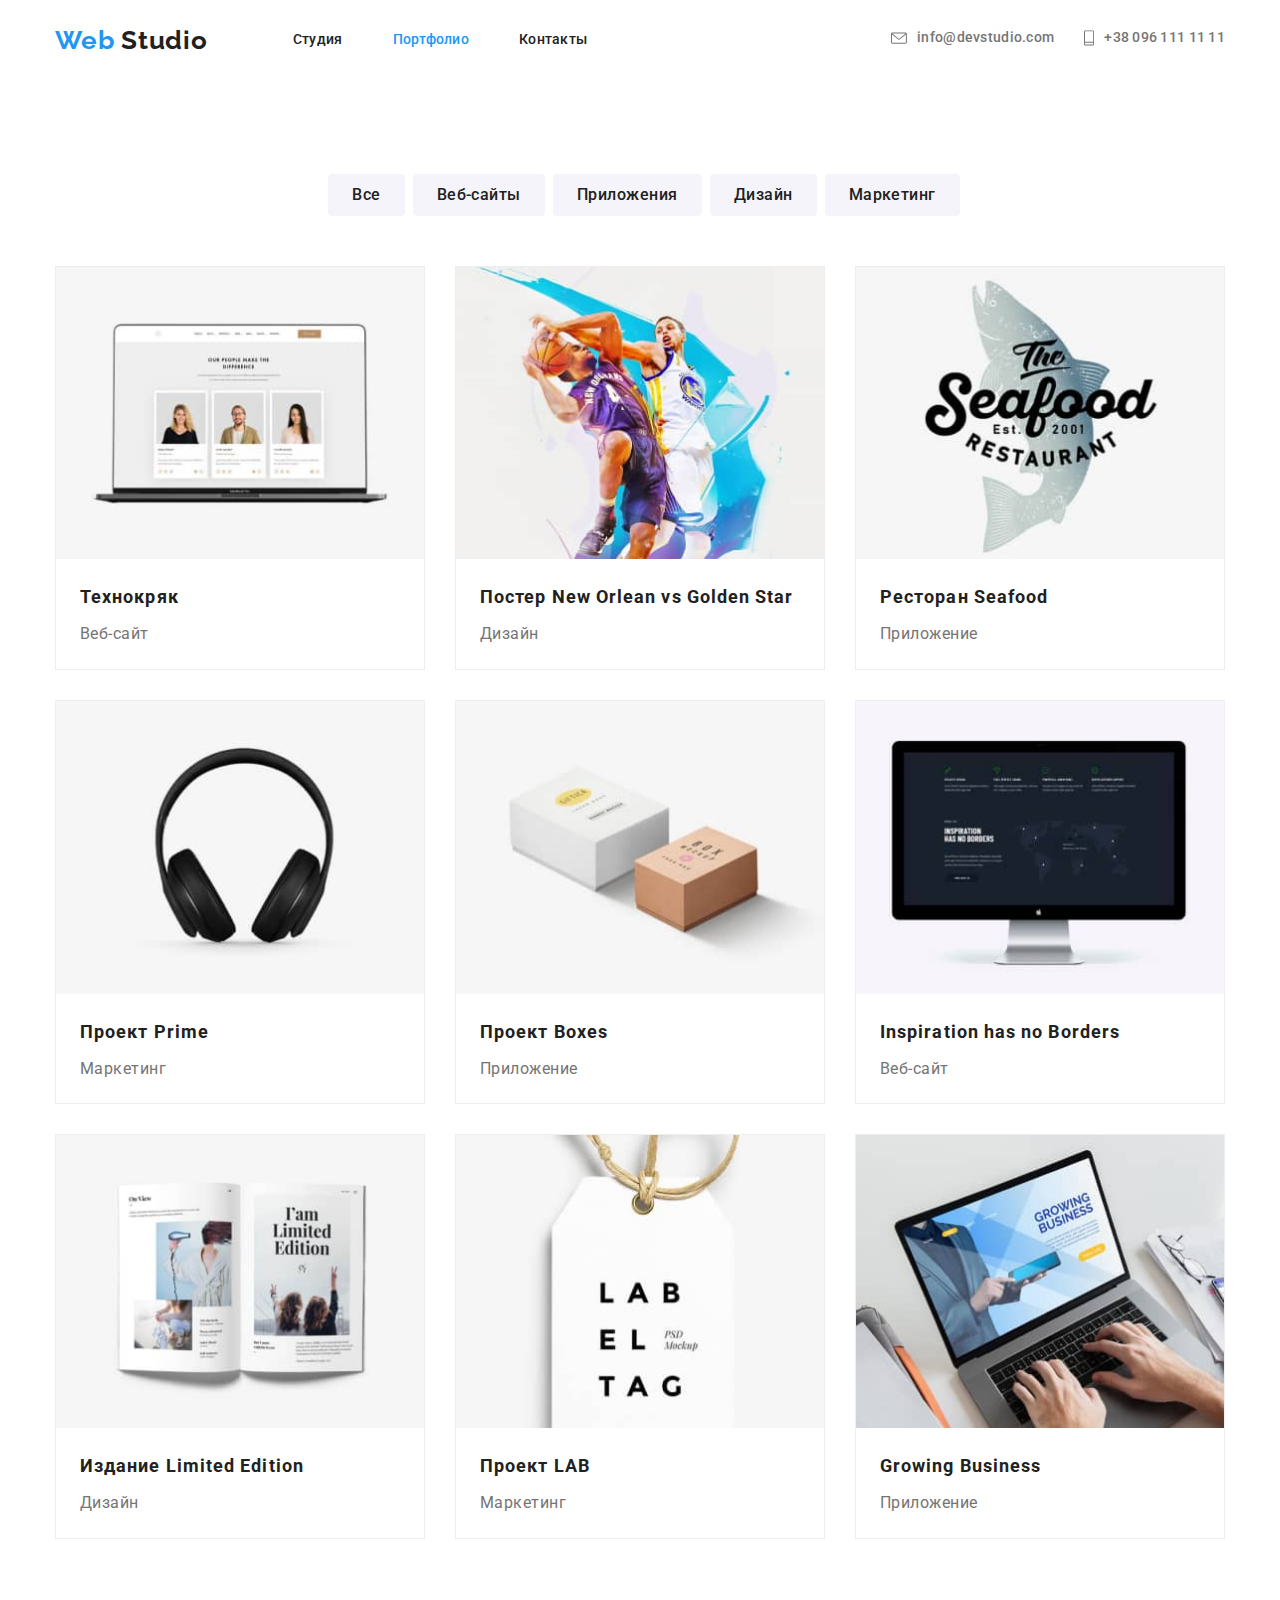
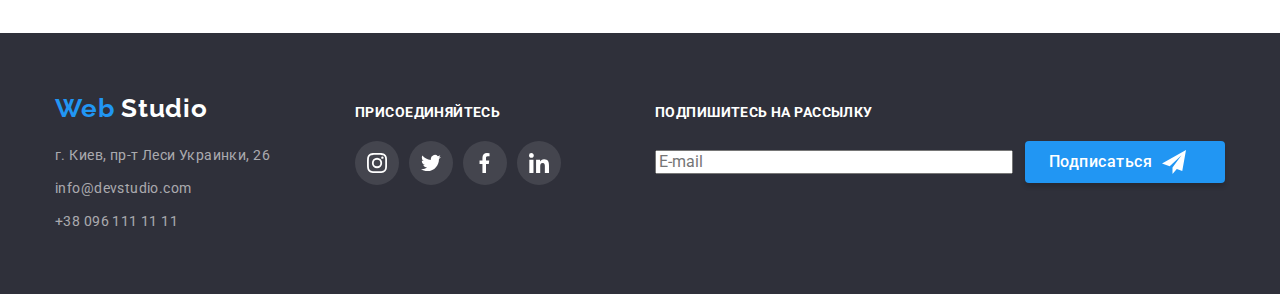
==== portfolio.html @ 380a2657 "Загружает все файлы с 4й домашки" ====
<!DOCTYPE html>
<html lang="ru">
  <head>
    <meta charset="UTF-8" />
    <meta name="viewport" content="width=device-width, initial-scale=1.0" />
    <title>Портфолио</title>
    <link
      href="https://fonts.googleapis.com/css2?family=Raleway:wght@700&family=Roboto:wght@400;500;700;900&display=swap"
      rel="stylesheet"
    />
    <link rel="stylesheet" href="./css/styles.css" />
    <link rel="stylesheet" href="./css/normalize.css" />
  </head>

  <body>
    <header>
      <div class="container head-cont">
        <a class="logotype link" href="./index.html"
          >Web <span class="logo">Studio</span></a
        >
        <nav>
          <ul class="site-nav list">
            <li class="item">
              <a href="./index.html" class="link">Студия</a>
            </li>
            <li class="item">
              <a href="./portfolio.html" class="link current">Портфолио</a>
            </li>
            <li class="item"><a href="#" class="link">Контакты</a></li>
          </ul>
        </nav>
        <ul class="contact-h list">
          <li class="item">
            <a class="link mail-h" href="mailto:info@devstudio.com"
              ><svg class="sprite-mail">
                <use href="./images/sprite.svg#icon-mailpic"></use></svg
              >info@devstudio.com</a
            >
          </li>
          <li class="item">
            <a class="link mail-h" href="tel:+380961111111"
              ><svg class="sprite-tel">
                <use href="./images/sprite.svg#icon-phonepic"></use></svg
              >+38 096 111 11 11</a
            >
          </li>
        </ul>
      </div>
    </header>

    <main>
      <section>
        <div class="container sect-portfolio">
          <h1 hidden>Наши работы</h1>
          <ul class="list filter-list">
            <li><button class="btn-filter">Все</button></li>
            <li><button class="btn-filter">Веб-сайты</button></li>
            <li><button class="btn-filter">Приложения</button></li>
            <li><button class="btn-filter">Дизайн</button></li>
            <li><button class="btn-filter">Маркетинг</button></li>
          </ul>
          <ul class="list portfolio-list">
            <li class="item">
              <a href="" class="link">
                <img src="./images/tekhnokryak.jpg" alt="фото ноутбука" />
                <div class="pic-description">
                  <h2 class="title-portf">Технокряк</h2>
                  <p class="portf-p">Веб-сайт</p>
                  <p class="hover-p" hidden>
                    Технокряк это современная площадка распространения
                    коронавируса. Компании используют эту платформу для
                    цифрового шпионажа и атак на защищённые сервера конкурентов.
                  </p>
                </div>
              </a>
            </li>
            <li class="item">
              <a href="" class="link">
                <img src="./images/posterstar.jpg" alt="баскетбольный постер" />
                <div class="pic-description">
                  <h2 class="title-portf">Постер New Orlean vs Golden Star</h2>
                  <p class="portf-p">Дизайн</p>
                  <p class="hover-p" hidden>
                    Технокряк это современная площадка распространения
                    коронавируса. Компании используют эту платформу для
                    цифрового шпионажа и атак на защищённые сервера конкурентов.
                  </p>
                </div>
              </a>
            </li>
            <li class="item">
              <a href="" class="link">
                <img
                  src="./images/restrantseafood.jpg"
                  alt="лого ресторана Seafood"
                />
                <div class="pic-description">
                  <h2 class="title-portf">Ресторан Seafood</h2>
                  <p class="portf-p">Приложение</p>
                  <p class="hover-p" hidden>
                    Технокряк это современная площадка распространения
                    коронавируса. Компании используют эту платформу для
                    цифрового шпионажа и атак на защищённые сервера конкурентов.
                  </p>
                </div>
              </a>
            </li>
            <li class="item">
              <a href="" class="link">
                <img src="./images/projectprime.jpg" alt="фото наушников" />
                <div class="pic-description">
                  <h2 class="title-portf">Проект Prime</h2>
                  <p class="portf-p">Маркетинг</p>
                  <p class="hover-p" hidden>
                    Технокряк это современная площадка распространения
                    коронавируса. Компании используют эту платформу для
                    цифрового шпионажа и атак на защищённые сервера конкурентов.
                  </p>
                </div>
              </a>
            </li>
            <li class="item">
              <a href="" class="link">
                <img src="./images/projectboxes.jpg" alt="фото коробок" />
                <div class="pic-description">
                  <h2 class="title-portf">Проект Boxes</h2>
                  <p class="portf-p">Приложение</p>
                  <p class="hover-p" hidden>
                    Технокряк это современная площадка распространения
                    коронавируса. Компании используют эту платформу для
                    цифрового шпионажа и атак на защищённые сервера конкурентов.
                  </p>
                </div>
              </a>
            </li>
            <li class="item">
              <a href="" class="link">
                <img
                  src="./images/inspirationhasno.jpg"
                  alt="карта мира на мониторе"
                />
                <div class="pic-description">
                  <h2 class="title-portf">Inspiration has no Borders</h2>
                  <p class="portf-p">Веб-сайт</p>
                  <p class="hover-p" hidden>
                    Технокряк это современная площадка распространения
                    коронавируса. Компании используют эту платформу для
                    цифрового шпионажа и атак на защищённые сервера конкурентов.
                  </p>
                </div>
              </a>
            </li>
            <li class="item">
              <a href="" class="link">
                <img src="./images/izdanielimiteded.jpg" alt="фото журнала" />
                <div class="pic-description">
                  <h2 class="title-portf">Издание Limited Edition</h2>
                  <p class="portf-p">Дизайн</p>
                  <p class="hover-p" hidden>
                    Технокряк это современная площадка распространения
                    коронавируса. Компании используют эту платформу для
                    цифрового шпионажа и атак на защищённые сервера конкурентов.
                  </p>
                </div>
              </a>
            </li>
            <li class="item">
              <a href="" class="link">
                <img src="./images/projectlab.jpg" alt="фото бирки" />
                <div class="pic-description">
                  <h2 class="title-portf">Проект LAB</h2>
                  <p class="portf-p">Маркетинг</p>
                  <p class="hover-p" hidden>
                    Технокряк это современная площадка распространения
                    коронавируса. Компании используют эту платформу для
                    цифрового шпионажа и атак на защищённые сервера конкурентов.
                  </p>
                </div>
              </a>
            </li>
            <li class="item">
              <a href="" class="link">
                <img src="./images/growingbusiness.jpg" alt="фото ноутбука" />
                <div class="pic-description">
                  <h2 class="title-portf">Growing Business</h2>
                  <p class="portf-p">Приложение</p>
                  <p class="hover-p" hidden>
                    Технокряк это современная площадка распространения
                    коронавируса. Компании используют эту платформу для
                    цифрового шпионажа и атак на защищённые сервера конкурентов.
                  </p>
                </div>
              </a>
            </li>
          </ul>
        </div>
      </section>
    </main>

    <footer>
      <div class="container foot-cont">
        <div class="logo-contacts">
          <a class="logotype link" href="./index.html"
            >Web <span class="logo-f">Studio</span></a
          >
          <p hidden>Контакты</p>
          <address class="p-footer">
            <ul class="list">
              <li class="adress">
                <p class="contact-f">г. Киев, пр-т Леси Украинки, 26</p>
              </li>
              <li class="mail">
                <a class="contact-f" href="mailto:info@devstudio.com"
                  >info@devstudio.com</a
                >
              </li>
              <li>
                <a class="contact-f" href="tel:+380961111111"
                  >+38 096 111 11 11</a
                >
              </li>
            </ul>
          </address>
        </div>
        <div class="followus">
          <p class="foot-p">Присоединяйтесь</p>
          <ul class="list msngrs-f">
            <li class="msn-pdng">
              <a
                class="footer-link"
                href="https://www.instagram.com/"
                target="_blank"
                rel="noopener noreferrer"
                aria-label="ссылка Инстаграм"
                ><svg class="foot-icon">
                  <use href="./images/sprite.svg#icon-instagramlogo"></use></svg
              ></a>
            </li>
            <li class="msn-pdng">
              <a
                class="footer-link"
                href="https://twitter.com/"
                target="_blank"
                rel="noopener noreferrer"
                aria-label="ссылка Твиттер"
              >
                <svg class="foot-icon">
                  <use href="./images/sprite.svg#icon-twitterlogo"></use>
                </svg>
              </a>
            </li>
            <li class="msn-pdng">
              <a
                class="footer-link"
                href="https://facebook.com/"
                target="_blank"
                rel="noopener noreferrer"
                aria-label="ссылка Фейсбук"
              >
                <svg class="foot-icon">
                  <use href="./images/sprite.svg#icon-fblogo"></use></svg
              ></a>
            </li>
            <li class="msn-pdng">
              <a
                class="footer-link"
                href="https://www.linkedin.com/"
                target="_blank"
                rel="noopener noreferrer"
                aria-label="ссылка Линкедин"
              >
                <svg class="foot-icon">
                  <use href="./images/sprite.svg#icon-lninlogo"></use></svg
              ></a>
            </li>
          </ul>
        </div>
        <div class="mailbtn">
          <p class="foot-p">Подпишитесь на рассылку</p>
          <input class="input-f" type="text" placeholder="E-mail" /><button
            type="button"
            class="btn-portf"
          >
            Подписаться
          </button>
        </div>
      </div>
    </footer>
  </body>
</html>
---- css/styles.css ----
html {
  box-sizing: border-box;
}

*,
*::before,
*::after {
  box-sizing: inherit;
}

:root {
  --primary-text-color: #212121;
  --secondary-text-color: #757575;
  --white-color: #ffffff;
  --accent-color: #2196f3;
}
body {
  font-family: "Roboto", sans-serif;
  background-color: var(--white-color);
  color: var(--primary-text-color);
}

button {
  display: inline-block;
  font-family: inherit;
  border-radius: 4px;
  padding: 10px 29px;
  min-width: 200px;
  text-align: center;
}

.main-banner {
  height: 600px;
  max-width: 1600px;
  margin-left: auto;
  margin-right: auto;
  background-image: linear-gradient(
      to right,
      rgba(47, 48, 58, 0.4),
      rgba(47, 48, 58, 0.4)
    ),
    url(../images/banner.jpg);
  background-repeat: no-repeat;
  background-position: center;
  background-size: cover;
  padding: 200px 0;
  text-align: center;
}

.btn-main {
  padding: 10px 32px;
  font-weight: 700;
  font-size: 16px;
  line-height: 1.87;
  letter-spacing: 0.06em;
  color: var(--white-color);
  background-color: var(--accent-color);
}

.btn-portf {
  display: inline-flex;
  padding: 6px 22px;
  font-weight: 500;
  font-size: 16px;
  line-height: 1.62;
  text-align: center;
  align-items: center;
  letter-spacing: 0.03em;
  color: var(--white-color);
  background-color: var(--accent-color);
  border-radius: 4px;
  border-color: transparent;
  width: 200px;
  box-shadow: 0px 4px 4px rgba(0, 0, 0, 0.15);
}

.btn-filter {
  display: inline-flex;
  padding: 6px 22px;
  font-weight: 500;
  font-size: 16px;
  line-height: 1.62;
  text-align: center;
  align-items: center;
  letter-spacing: 0.03em;
  color: var(--primary-text-color);
  background-color: #f5f4fa;
  border-radius: 4px;
  border-color: transparent;
  min-width: 73px;
  margin-left: 8px;
}

.btn-filter:hover,
.btn-filter:focus {
  color: var(--white-color);
  background-color: var(--accent-color);
  box-shadow: 0px 4px 4px rgba(0, 0, 0, 0.15);
}

.icon-hover {
  display: inline-flex;
  align-items: center;
  justify-content: center;
  width: 44px;
  height: 44px;
  border-radius: 50%;
  background-color: var(--white-color);
  color: #afb1b8;
}

.btn-icon {
  display: block;
  width: 20px;
  height: 20px;
  fill: currentColor;
}

.btn-icon:hover {
  fill: var(--white-color);
}

.icon-hover:hover,
.icon-hover:focus {
  background-color: var(--accent-color);
  color: var(--white-color);
}

.container {
  margin-left: auto;
  margin-right: auto;
  width: 1200px;
  padding-left: 15px;
  padding-right: 15px;
}
.list {
  list-style: none;
  padding: 0;
  margin: 0;
}
.head-cont {
  display: flex;
  align-items: center;
  padding-top: 0;
  padding-bottom: 0;
}

.site-nav {
  align-items: center;
}

.link {
  display: block;
  align-items: center;
  justify-content: center;
  text-decoration: none;
}
.sprite-tel,
.sprite-mail {
  margin-right: 10px;
  fill: currentColor;
}
.logotype {
  font-family: "Raleway", sans-serif;
  font-weight: 700;
  font-size: 26px;
  line-height: 1.19;
  letter-spacing: 0.03em;
  color: var(--accent-color);
  margin-right: 85px;
}
.logo {
  color: var(--primary-text-color);
}
.logo-f {
  color: var(--white-color);
}

.hero-title {
  margin: 0 0 30px;
  font-weight: 900;
  font-size: 44px;
  line-height: 1.36;
  letter-spacing: 0.06em;
  text-transform: uppercase;
  color: var(--white-color);
}

.features {
  padding: 94px 0;
}
.features-cont,
.our-works,
.site-nav,
.team-list {
  display: flex;
}

.features-cont .item:not(:last-child) {
  margin-right: 30px;
}

.pic-featers {
  width: 70px;
  height: 70px;
}

.img-feat {
  width: 270px;
  height: 120px;
  display: block;
  padding: 25px 100px;
  background-color: #f5f4fa;
  margin-bottom: 30px;
}

.profile {
  padding-bottom: 94px;
}

.profile img {
  display: block;
}

.our-works .item:not(:last-child) {
  margin-right: 30px;
}

.filter-list {
  display: flex;
  margin-bottom: 50px;
  justify-content: center;
}

.site-nav .item:not(:last-child) {
  margin-right: 50px;
}

.site-nav .link {
  display: block;
  font-weight: 500;
  font-size: 14px;
  line-height: 1.14;
  letter-spacing: 0.02em;
  color: var(--primary-text-color);
  text-decoration: none;
  padding: 32px 0;
}
.site-nav .link:hover,
.site-nav .link:focus {
  color: var(--primary-text-color);
}

.site-nav .link.current {
  color: var(--accent-color);
}
.contact-h {
  display: flex;
  align-items: center;
  margin-left: auto;
}

.contact-h .item + .item {
  margin-left: 30px;
}

.contact-h .mail-h {
  display: inline-flex;
  align-items: center;
  font-weight: 500;
  font-size: 14px;
  line-height: 1.14;
  letter-spacing: 0.02em;
  color: var(--secondary-text-color);
  text-decoration: none;
}
.site-nav .link:hover,
.site-nav .link:focus,
.contact-h .link:hover,
.contact-h .link:focus {
  color: var(--accent-color);
}

.sprite-mail {
  width: 16px;
  height: 15px;
  fill: currentColor;
  margin-right: 10px;
}

.sprite-tel {
  width: 10px;
  height: 16px;
  fill: currentColor;
  margin-right: 10px;
}

.our-team {
  background-color: #f5f4fa;
  padding: 94px 0;
}

.sect-title {
  margin: 0;
  padding: 0;
  margin-bottom: 50px;
  font-weight: 700;
  font-size: 36px;
  line-height: 1.17;
  text-align: center;
  letter-spacing: 0.03em;
}
.sect-minititle {
  font-weight: 700;
  font-size: 14px;
  line-height: 1.14;
  letter-spacing: 0.03em;
  text-transform: uppercase;
  margin: 0 0 10px;
}
.team-decription {
  text-align: center;
  background-color: var(--white-color);
  padding-top: 30px;
  padding-bottom: 24px;
}
.our-team img {
  display: block;
}
.team-name {
  margin: 0 0 10px;
  font-weight: 500;
  font-size: 16px;
  line-height: 1.19;
  letter-spacing: 0.03em;
}
.sect-par {
  font-size: 14px;
  line-height: 1.71;
  letter-spacing: 0.03em;
  color: var(--secondary-text-color);
  padding: 0;
  margin: 0;
}
.team-p {
  font-size: 16px;
  line-height: 1.19;
  letter-spacing: 0.03em;
  color: var(--secondary-text-color);
  margin: 0 0 16px;
}

.team-list .item:not(:last-child) {
  margin-right: 30px;
}

.team-list .item {
  width: calc((100% - 90px) / 4);
  background-color: var(--white-color);
  box-shadow: 0px 2px 1px rgba(0, 0, 0, 0.2), 0px 1px 1px rgba(0, 0, 0, 0.14),
    0px 1px 3px rgba(0, 0, 0, 0.12);
  border-radius: 0px 0px 4px 4px;
}

.msngrs {
  display: flex;
  justify-content: center;
}

.msngrs .msn-pdng:not(:last-child) {
  margin-right: 10px;
}

.castomers {
  padding: 94px 0;
}

.clients-list {
  display: flex;
  flex-wrap: wrap;
  justify-content: space-between;
}

.clients-list .items:not(:last-child) {
  margin-right: 30px;
}
.client-link {
  display: flex;
  align-items: center;
  justify-content: center;
  width: 170px;
  height: 90px;
  border-radius: 4px;
  border: 1px solid #afb1b8;
  color: #afb1b8;
}
.client-items {
  fill: currentColor;
}

.client-link:hover,
.client-link:focus {
  color: var(--accent-color);
  border-color: var(--accent-color);
  fill: var(--accent-color);
}

.title-portf {
  font-weight: 700;
  font-size: 18px;
  line-height: 2;
  letter-spacing: 0.06em;
  color: var(--primary-text-color);
}

.sect-portfolio {
  padding-top: 94px;
  padding-bottom: 94px;
}

.portfolio-list {
  display: flex;
  flex-wrap: wrap;
}

.portfolio-list .item {
  width: calc((100% - 60px) / 3);
  border: 1px solid rgb(238, 238, 238);
}
.portfolio-list img {
  width: 100%;
}
.portfolio-list .item:not(:nth-child(3n)) {
  margin-right: 30px;
}

.portfolio-list .item:not(:nth-last-child(-n + 3)) {
  margin-bottom: 30px;
}

.portfolio-list img {
  display: block;
}

.hover-p {
  background: rgba(33, 150, 243, 0.9);
  font-size: 18px;
  line-height: 1.56;
  letter-spacing: 0.03em;
  color: var(--white-color);
}
.title-par {
  background: rgba(47, 48, 58, 0.8);
  font-weight: 700;
  font-size: 14px;
  line-height: 1.14;
  letter-spacing: 0.03em;
  text-transform: uppercase;
  color: var(--white-color);
  padding: 27px 82px 27px 83px;
  margin-top: 0;
  margin-bottom: 0;
}

.title-portf {
  margin: 0 0 4px;
}

.pic-description {
  padding: 20px 24px;
}

footer {
  background: #2f303a;
  color: var(--white-color);
}

.foot-cont {
  display: flex;
  align-items: baseline;
  padding-top: 60px;
  padding-bottom: 60px;
}

.portf-p {
  font-size: 16px;
  line-height: 1.87;
  letter-spacing: 0.03em;
  color: var(--secondary-text-color);
  margin: 0;
}
.p-footer {
  font-style: normal;
  font-size: 14px;
  line-height: 1.71;
  letter-spacing: 0.03em;
}
.contact-f {
  text-decoration: none;
  color: rgba(255, 255, 255, 0.6);
  margin: 0;
}
.list .mail {
  margin-bottom: 9px;
}
.list .adress {
  margin-top: 20px;
  margin-bottom: 9px;
}
.logo-contacts {
  width: 270px;
  margin-right: 30px;
}
.followus {
  width: 270px;
  margin-right: 15px;
}
.mailbtn {
  width: 570px;
  margin-left: 15px;
}

.btn-portf::after {
  width: 24px;
  height: 24px;
  margin-left: 10px;
  content: "";
  background-image: url(../images/iconsend.svg);
  background-size: contain;
}

.msngrs-f {
  display: flex;
}
.input-f {
  width: 358px;
  margin-right: 12px;
}
.foot-p {
  text-transform: uppercase;
  margin-top: 0;
  margin-bottom: 20px;
  font-weight: bold;
  font-size: 14px;
  line-height: 1.14;
  letter-spacing: 0.03em;
  color: var(--white-color);
}

.msn-pdng:not(:last-child) {
  margin-right: 10px;
}

.foot-icon {
  display: block;
  fill: var(--white-color);
  width: 20px;
  height: 20px;
}

.footer-link:hover,
.footer-link:focus {
  background-color: var(--accent-color);
}

.footer-link {
  display: flex;
  align-items: center;
  justify-content: center;
  width: 44px;
  height: 44px;
  border-radius: 50%;
  color: var(--white-color);
  background-color: rgba(255, 255, 255, 0.1);
}
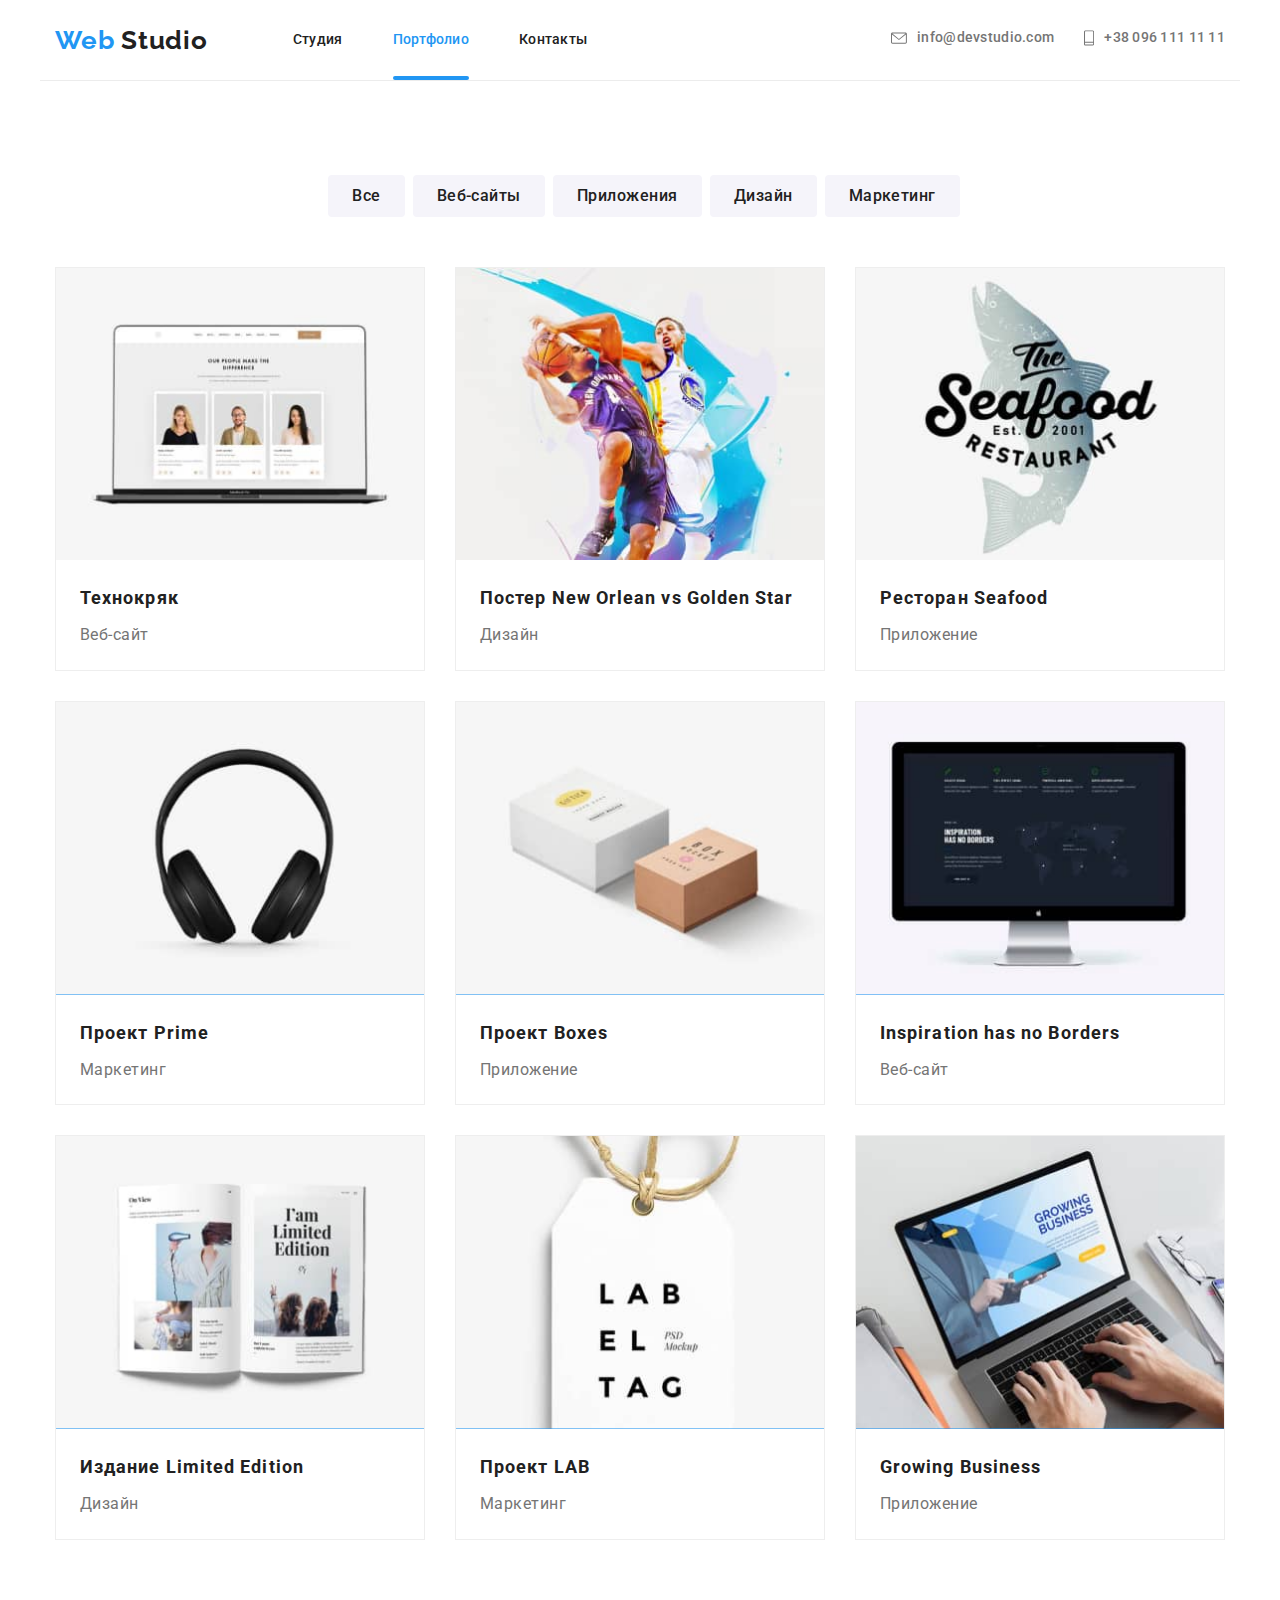
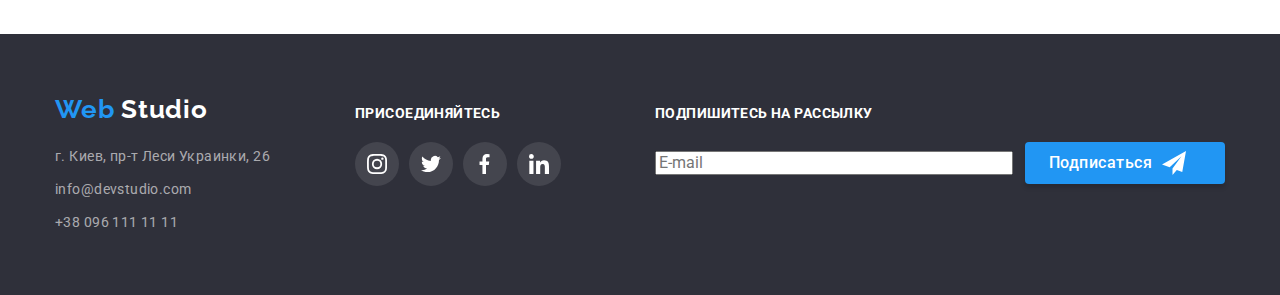
==== commit a74175a5: "В Портфолио оверлей с текстом поверх изображения выезжает снизу изображения" ====
--- a/portfolio.html
+++ b/portfolio.html
@@ -60,135 +60,191 @@
             <li><button class="btn-filter">Маркетинг</button></li>
           </ul>
           <ul class="list portfolio-list">
-            <li class="item">
+            <li class="item potf-item">
               <a href="" class="link">
-                <img src="./images/tekhnokryak.jpg" alt="фото ноутбука" />
+                <div class="thumb">
+                  <img src="./images/tekhnokryak.jpg" alt="фото ноутбука" />
+                  <div class="text-portf">
+                    <p class="hover-p">
+                      Технокряк это современная площадка распространения
+                      коронавируса. Компании используют эту платформу для
+                      цифрового шпионажа и атак на защищённые сервера
+                      конкурентов.
+                    </p>
+                  </div>
+                </div>
                 <div class="pic-description">
                   <h2 class="title-portf">Технокряк</h2>
                   <p class="portf-p">Веб-сайт</p>
-                  <p class="hover-p" hidden>
-                    Технокряк это современная площадка распространения
-                    коронавируса. Компании используют эту платформу для
-                    цифрового шпионажа и атак на защищённые сервера конкурентов.
-                  </p>
-                </div>
-              </a>
-            </li>
-            <li class="item">
+                </div>
+              </a>
+            </li>
+            <li class="item potf-item">
               <a href="" class="link">
-                <img src="./images/posterstar.jpg" alt="баскетбольный постер" />
+                <div class="thumb">
+                  <img
+                    src="./images/posterstar.jpg"
+                    alt="баскетбольный постер"
+                  />
+                  <div class="text-portf">
+                    <p class="hover-p">
+                      Технокряк это современная площадка распространения
+                      коронавируса. Компании используют эту платформу для
+                      цифрового шпионажа и атак на защищённые сервера
+                      конкурентов.
+                    </p>
+                  </div>
+                </div>
+
                 <div class="pic-description">
                   <h2 class="title-portf">Постер New Orlean vs Golden Star</h2>
                   <p class="portf-p">Дизайн</p>
-                  <p class="hover-p" hidden>
-                    Технокряк это современная площадка распространения
-                    коронавируса. Компании используют эту платформу для
-                    цифрового шпионажа и атак на защищённые сервера конкурентов.
-                  </p>
-                </div>
-              </a>
-            </li>
-            <li class="item">
-              <a href="" class="link">
-                <img
-                  src="./images/restrantseafood.jpg"
-                  alt="лого ресторана Seafood"
-                />
+                </div>
+              </a>
+            </li>
+            <li class="item potf-item">
+              <a href="" class="link"
+                ><div class="thumb">
+                  <img
+                    src="./images/restrantseafood.jpg"
+                    alt="лого ресторана Seafood"
+                  />
+                  <div class="text-portf">
+                    <p class="hover-p">
+                      Технокряк это современная площадка распространения
+                      коронавируса. Компании используют эту платформу для
+                      цифрового шпионажа и атак на защищённые сервера
+                      конкурентов.
+                    </p>
+                  </div>
+                </div>
+
                 <div class="pic-description">
                   <h2 class="title-portf">Ресторан Seafood</h2>
                   <p class="portf-p">Приложение</p>
-                  <p class="hover-p" hidden>
-                    Технокряк это современная площадка распространения
-                    коронавируса. Компании используют эту платформу для
-                    цифрового шпионажа и атак на защищённые сервера конкурентов.
-                  </p>
-                </div>
-              </a>
-            </li>
-            <li class="item">
-              <a href="" class="link">
-                <img src="./images/projectprime.jpg" alt="фото наушников" />
+                </div>
+              </a>
+            </li>
+            <li class="item potf-item">
+              <a href="" class="link"
+                ><div class="thumb">
+                  <img src="./images/projectprime.jpg" alt="фото наушников" />
+                  <div class="text-portf">
+                    <p class="hover-p">
+                      Технокряк это современная площадка распространения
+                      коронавируса. Компании используют эту платформу для
+                      цифрового шпионажа и атак на защищённые сервера
+                      конкурентов.
+                    </p>
+                  </div>
+                </div>
+
                 <div class="pic-description">
                   <h2 class="title-portf">Проект Prime</h2>
                   <p class="portf-p">Маркетинг</p>
-                  <p class="hover-p" hidden>
-                    Технокряк это современная площадка распространения
-                    коронавируса. Компании используют эту платформу для
-                    цифрового шпионажа и атак на защищённые сервера конкурентов.
-                  </p>
-                </div>
-              </a>
-            </li>
-            <li class="item">
-              <a href="" class="link">
-                <img src="./images/projectboxes.jpg" alt="фото коробок" />
+                </div>
+              </a>
+            </li>
+            <li class="item potf-item">
+              <a href="" class="link"
+                ><div class="thumb">
+                  <img src="./images/projectboxes.jpg" alt="фото коробок" />
+                  <div class="text-portf">
+                    <p class="hover-p">
+                      Технокряк это современная площадка распространения
+                      коронавируса. Компании используют эту платформу для
+                      цифрового шпионажа и атак на защищённые сервера
+                      конкурентов.
+                    </p>
+                  </div>
+                </div>
+
                 <div class="pic-description">
                   <h2 class="title-portf">Проект Boxes</h2>
                   <p class="portf-p">Приложение</p>
-                  <p class="hover-p" hidden>
-                    Технокряк это современная площадка распространения
-                    коронавируса. Компании используют эту платформу для
-                    цифрового шпионажа и атак на защищённые сервера конкурентов.
-                  </p>
-                </div>
-              </a>
-            </li>
-            <li class="item">
-              <a href="" class="link">
-                <img
-                  src="./images/inspirationhasno.jpg"
-                  alt="карта мира на мониторе"
-                />
+                </div>
+              </a>
+            </li>
+            <li class="item potf-item">
+              <a href="" class="link"
+                ><div class="thumb">
+                  <img
+                    src="./images/inspirationhasno.jpg"
+                    alt="карта мира на мониторе"
+                  />
+                  <div class="text-portf">
+                    <p class="hover-p">
+                      Технокряк это современная площадка распространения
+                      коронавируса. Компании используют эту платформу для
+                      цифрового шпионажа и атак на защищённые сервера
+                      конкурентов.
+                    </p>
+                  </div>
+                </div>
+
                 <div class="pic-description">
                   <h2 class="title-portf">Inspiration has no Borders</h2>
                   <p class="portf-p">Веб-сайт</p>
-                  <p class="hover-p" hidden>
-                    Технокряк это современная площадка распространения
-                    коронавируса. Компании используют эту платформу для
-                    цифрового шпионажа и атак на защищённые сервера конкурентов.
-                  </p>
-                </div>
-              </a>
-            </li>
-            <li class="item">
-              <a href="" class="link">
-                <img src="./images/izdanielimiteded.jpg" alt="фото журнала" />
+                </div>
+              </a>
+            </li>
+            <li class="item potf-item">
+              <a href="" class="link"
+                ><div class="thumb">
+                  <img src="./images/izdanielimiteded.jpg" alt="фото журнала" />
+                  <div class="text-portf">
+                    <p class="hover-p">
+                      Технокряк это современная площадка распространения
+                      коронавируса. Компании используют эту платформу для
+                      цифрового шпионажа и атак на защищённые сервера
+                      конкурентов.
+                    </p>
+                  </div>
+                </div>
+
                 <div class="pic-description">
                   <h2 class="title-portf">Издание Limited Edition</h2>
                   <p class="portf-p">Дизайн</p>
-                  <p class="hover-p" hidden>
-                    Технокряк это современная площадка распространения
-                    коронавируса. Компании используют эту платформу для
-                    цифрового шпионажа и атак на защищённые сервера конкурентов.
-                  </p>
-                </div>
-              </a>
-            </li>
-            <li class="item">
-              <a href="" class="link">
-                <img src="./images/projectlab.jpg" alt="фото бирки" />
+                </div>
+              </a>
+            </li>
+            <li class="item potf-item">
+              <a href="" class="link"
+                ><div class="thumb">
+                  <img src="./images/projectlab.jpg" alt="фото бирки" />
+                  <div class="text-portf">
+                    <p class="hover-p">
+                      Технокряк это современная площадка распространения
+                      коронавируса. Компании используют эту платформу для
+                      цифрового шпионажа и атак на защищённые сервера
+                      конкурентов.
+                    </p>
+                  </div>
+                </div>
+
                 <div class="pic-description">
                   <h2 class="title-portf">Проект LAB</h2>
                   <p class="portf-p">Маркетинг</p>
-                  <p class="hover-p" hidden>
-                    Технокряк это современная площадка распространения
-                    коронавируса. Компании используют эту платформу для
-                    цифрового шпионажа и атак на защищённые сервера конкурентов.
-                  </p>
-                </div>
-              </a>
-            </li>
-            <li class="item">
-              <a href="" class="link">
-                <img src="./images/growingbusiness.jpg" alt="фото ноутбука" />
+                </div>
+              </a>
+            </li>
+            <li class="item potf-item">
+              <a href="" class="link"
+                ><div class="thumb">
+                  <img src="./images/growingbusiness.jpg" alt="фото ноутбука" />
+                  <div class="text-portf">
+                    <p class="hover-p">
+                      Технокряк это современная площадка распространения
+                      коронавируса. Компании используют эту платформу для
+                      цифрового шпионажа и атак на защищённые сервера
+                      конкурентов.
+                    </p>
+                  </div>
+                </div>
+
                 <div class="pic-description">
                   <h2 class="title-portf">Growing Business</h2>
                   <p class="portf-p">Приложение</p>
-                  <p class="hover-p" hidden>
-                    Технокряк это современная площадка распространения
-                    коронавируса. Компании используют эту платформу для
-                    цифрового шпионажа и атак на защищённые сервера конкурентов.
-                  </p>
                 </div>
               </a>
             </li>
--- a/css/styles.css
+++ b/css/styles.css
@@ -89,6 +89,7 @@
   border-color: transparent;
   min-width: 73px;
   margin-left: 8px;
+  transition: background-color 250ms cubic-bezier(0.4, 0, 0.2, 1);
 }
 
 .btn-filter:hover,
@@ -107,6 +108,8 @@
   border-radius: 50%;
   background-color: var(--white-color);
   color: #afb1b8;
+  transition: background-color 250ms cubic-bezier(0.4, 0, 0.2, 1),
+    color 250ms cubic-bezier(0.4, 0, 0.2, 1);
 }
 
 .btn-icon {
@@ -143,6 +146,7 @@
   align-items: center;
   padding-top: 0;
   padding-bottom: 0;
+  border-bottom: 1px solid #ececec;
 }
 
 .site-nav {
@@ -244,7 +248,10 @@
   letter-spacing: 0.02em;
   color: var(--primary-text-color);
   text-decoration: none;
-  padding: 32px 0;
+  padding-bottom: 32px;
+  padding-top: 32px;
+  cursor: pointer;
+  transition: color 250ms cubic-bezier(0.4, 0, 0.2, 1);
 }
 .site-nav .link:hover,
 .site-nav .link:focus {
@@ -254,6 +261,20 @@
 .site-nav .link.current {
   color: var(--accent-color);
 }
+.site-nav .item {
+  position: relative;
+}
+.site-nav .current::after {
+  position: absolute;
+  content: "";
+  display: block;
+  width: 100%;
+  height: 4px;
+  background: var(--accent-color);
+  border-radius: 2px;
+  bottom: 0;
+}
+
 .contact-h {
   display: flex;
   align-items: center;
@@ -393,6 +414,7 @@
   border-radius: 4px;
   border: 1px solid #afb1b8;
   color: #afb1b8;
+  transition: color 250ms cubic-bezier(0.4, 0, 0.2, 1);
 }
 .client-items {
   fill: currentColor;
@@ -427,6 +449,12 @@
   width: calc((100% - 60px) / 3);
   border: 1px solid rgb(238, 238, 238);
 }
+.portfolio-list .item:hover,
+.portfolio-list .item:focus {
+  box-shadow: 0px 1px 1px rgba(0, 0, 0, 0.12), 0px 4px 4px rgba(0, 0, 0, 0.06),
+    1px 4px 6px rgba(0, 0, 0, 0.16);
+}
+
 .portfolio-list img {
   width: 100%;
 }
@@ -441,15 +469,35 @@
 .portfolio-list img {
   display: block;
 }
-
-.hover-p {
+.portfolio-list .thumb {
+  position: relative;
+  overflow: hidden;
+}
+.text-portf {
+  position: absolute;
+  top: 0;
+  left: 0;
+  width: 100%;
+  height: 100%;
+  padding: 63px 24px;
   background: rgba(33, 150, 243, 0.9);
   font-size: 18px;
   line-height: 1.56;
   letter-spacing: 0.03em;
   color: var(--white-color);
-}
+  transform: translateY(100%);
+  transition: transform 250ms cubic-bezier(0.4, 0, 0.2, 1);
+}
+
+.potf-item:hover .text-portf {
+  transform: translateY(0);
+}
+
 .title-par {
+  position: absolute;
+  bottom: 0;
+  left: 0;
+  right: 0;
   background: rgba(47, 48, 58, 0.8);
   font-weight: 700;
   font-size: 14px;
@@ -572,4 +620,5 @@
   border-radius: 50%;
   color: var(--white-color);
   background-color: rgba(255, 255, 255, 0.1);
-}
+  transition: background-color 250ms cubic-bezier(0.4, 0, 0.2, 1);
+}
